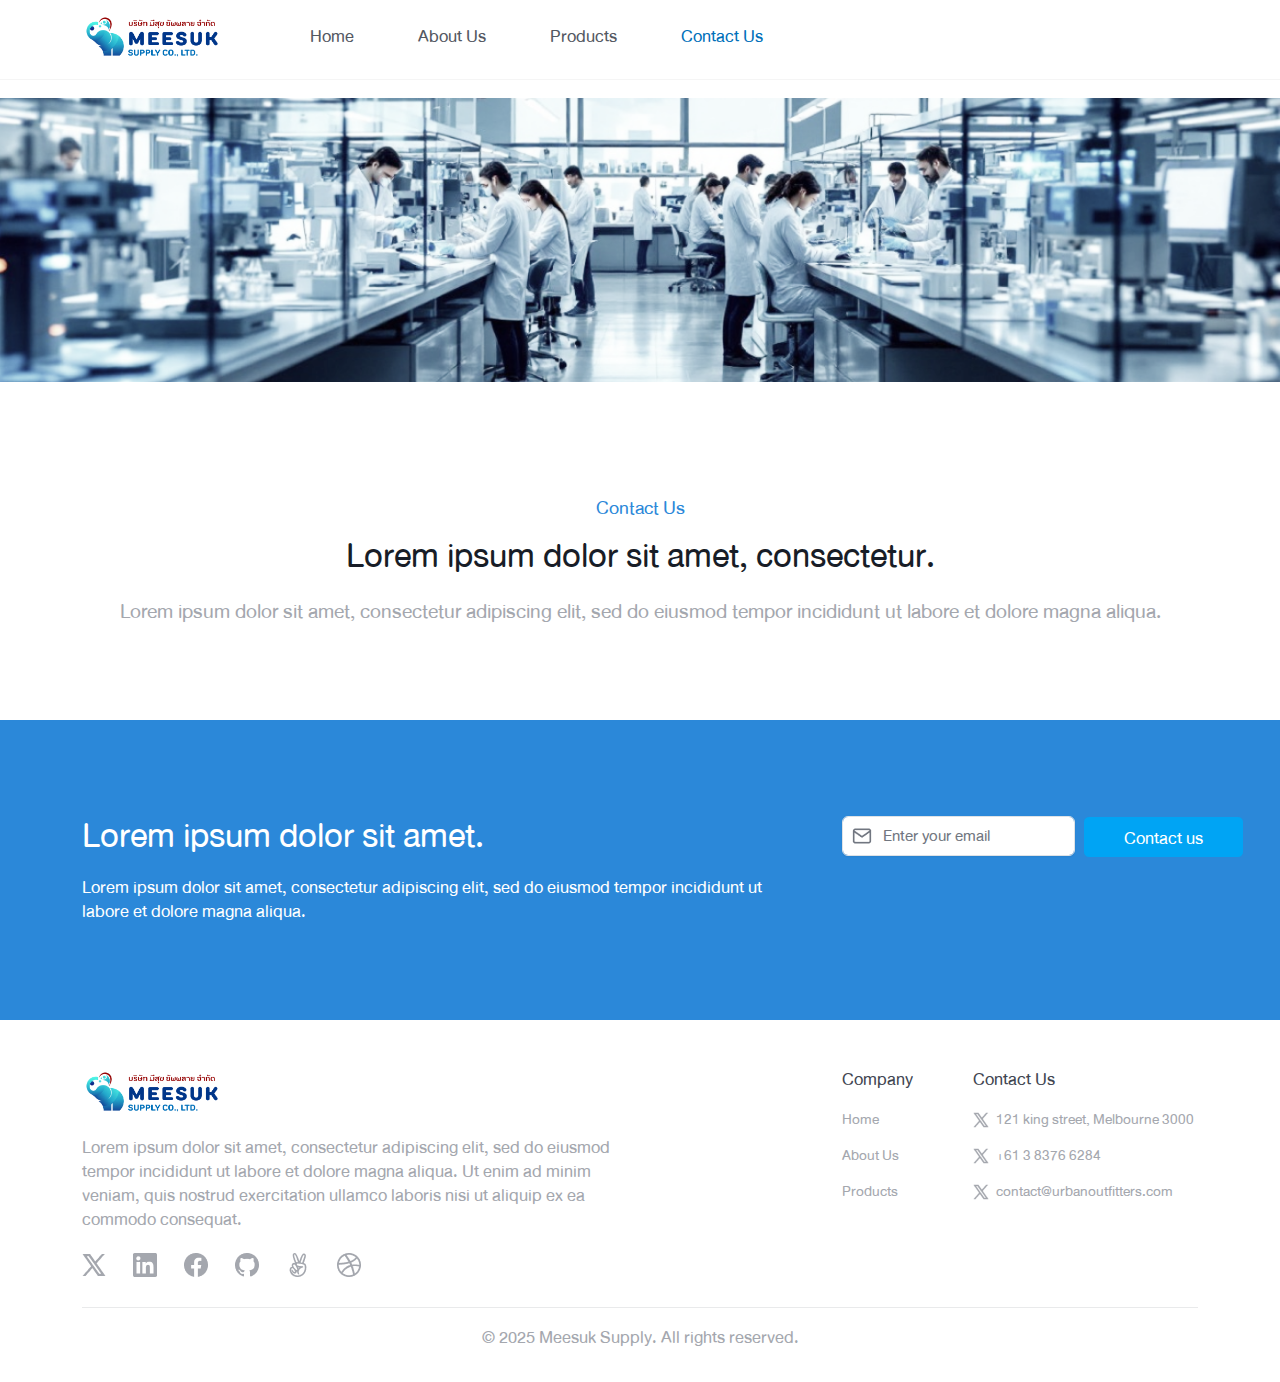
==== contact-us.html @ 98923628 "add" ====
<!DOCTYPE html>
<html>
<head>
	
	<meta charset="utf-8">
    <meta http-equiv="X-UA-Compatible" content="IE=edge">
    <meta name="viewport" content="width=device-width, initial-scale=1">
	<title>MEESUK SUPPLY COMPANY LIMITED</title>
	<link rel="icon" type="image/x-icon" href="images/logo2.png">
	<link href="css/bootstrap.min.css" rel="stylesheet">  
	<link href="https://fonts.googleapis.com/icon?family=Material+Icons" rel="stylesheet"> 
	<link rel="preconnect" href="https://fonts.googleapis.com">
	<link rel="preconnect" href="https://fonts.gstatic.com" crossorigin>
	<link href="https://fonts.googleapis.com/css2?family=Inter:ital,opsz,wght@0,14..32,100..900;1,14..32,100..900&family=Noto+Sans+Thai:wght@100..900&display=swap" rel="stylesheet">

	
	<link rel="stylesheet" href="https://fonts.googleapis.com/css2?family=Material+Symbols+Outlined:opsz,wght,FILL,GRAD@20..48,100..700,0..1,-50..200" /> 
	<link rel="stylesheet" href="https://fonts.googleapis.com/css2?family=Material+Symbols+Rounded:opsz,wght,FILL,GRAD@48,400,0,0" /> 
    <link rel="stylesheet" href="https://pro.fontawesome.com/releases/v5.10.0/css/all.css"/>  
  
	<link href="css/style.css" rel="stylesheet">   
	<link rel="stylesheet" href="https://cdnjs.cloudflare.com/ajax/libs/animate.css/4.1.1/animate.min.css" />
	

</head>
<body>   
	
	<header class="fixed-top"> 
		<nav class="navbar navbar-expand-lg  ">
			<div class="container ">
				<a class="navbar-brand  " href="#">
					<img src="images/logo2.png" class="" alt="MEESUK SUPPLY COMPANY LIMITED" />
				</a> 
				<button class="navbar-toggler" type="button" data-bs-toggle="collapse" data-bs-target="#navbarMenu" aria-controls="navbarMenu" aria-expanded="false" aria-label="Toggle navigation">
					<img src="images/menu.png" class="" alt="menu" />
				</button>
				<div class="collapse navbar-collapse" id="navbarMenu">
					<ul class="navbar-nav me-auto mb-2 mb-lg-0">
						<li class="nav-item">
							<a class="nav-link" href="index.html">Home</a>
						</li>
						<li class="nav-item">
							<a class="nav-link" href="about-us.html">About Us</a>
						</li>
						<li class="nav-item">
							<a class="nav-link" href="product.html">Products</a>
						</li>
						<li class="nav-item active">
							<a class="nav-link" href="contact-us.html">Contact Us</a>
						</li>
					</ul> 
				</div>
			</div>
		</nav> 
		
	</header>

	<main>
		<section class="cover-cont"></section>
		<section class="sec-con">
			<div class="container">
				<h4>Contact Us</h4>
				<h1>Lorem ipsum dolor sit amet, consectetur.</h1>
				<p>Lorem ipsum dolor sit amet, consectetur adipiscing elit, sed do eiusmod tempor incididunt ut labore et dolore magna aliqua.</p>
				<div class="contact-form">
					
				</div>
			</div>
		</section>
		 
		<section class="sec7">
			<div class="container">
				<div class="row">
					<div class="col-lg-8 pe-5">
						<h1>Lorem ipsum dolor sit amet.</h1>
						<p>Lorem ipsum dolor sit amet, consectetur adipiscing elit, sed do eiusmod tempor incididunt ut labore et dolore magna aliqua.</p>
					</div>
					<div class="col-lg-4">
						<form>
							<div class="row">
								<div class="col-8 position-relative pe-2">
									<input type="text" class="form-control" placeholder="Enter your email">
									<img src="images/mail.png" alt="">
								</div>
								<div class="col-4 ps-0">
									<button class="btn btn-primary">Contact us</button>
								</div>
							</div>
						</form>
					</div>
				</div>
			</div>
		</section>
	</main>
	<footer>
		<div class="container">
			<div class="row">
				<div class="col-lg-8">
					<img src="images/logo2.png" class="logo2" alt="">
					<p>
						Lorem ipsum dolor sit amet, consectetur adipiscing elit, sed do eiusmod tempor incididunt ut labore et dolore magna aliqua. Ut enim ad minim veniam, quis nostrud exercitation ullamco laboris nisi ut aliquip ex ea commodo consequat.
					</p>
					<a href="#" class="social-icon"><img src="images/si1.png" alt="social-icon"></a>
					<a href="#" class="social-icon"><img src="images/si2.png" alt="social-icon"></a>
					<a href="#" class="social-icon"><img src="images/si3.png" alt="social-icon"></a>
					<a href="#" class="social-icon"><img src="images/si4.png" alt="social-icon"></a>
					<a href="#" class="social-icon"><img src="images/si5.png" alt="social-icon"></a>
					<a href="#" class="social-icon"><img src="images/si6.png" alt="social-icon"></a>
				</div>
				<div class="col-lg-1 col-3">
					<h3>Company</h3>
					<ul>
						<li><a href="#">Home</a></li>
						<li><a href="#">About Us</a></li>
						<li><a href="#">Products</a></li>
					</ul>
				</div>
				<div class="col-lg-3 ps-5 col-9">
					<h3>Contact Us</h3>
					<ul>
						<li><a href="#"><img src="images/si1.png" alt=""> 121 king street, Melbourne 3000</a></li>
						<li><a href="#"><img src="images/si1.png" alt=""> +61 3 8376 6284</a></li>
						<li><a href="#"><img src="images/si1.png" alt=""> contact@urbanoutfitters.com</a></li>
					</ul>
				</div>	
				<div class="col-12 text-center">
					<h6>© 2025 Meesuk Supply. All rights reserved.</h6>
				</div>
			</div>
		</div>
	</footer>

	<script src="js/jquery.min.js"></script> 
	<script src="js/popper.min.js" ></script>
	<script src="js/bootstrap.bundle.min.js"></script>
	
 
</body>
</html>
---- css/style.css ----
:root {
  --main1: #00368A;  
  --main2: #0070BA;  
  --main3: #2B88D9;  
  --main4: #940000;  
  --text-gray: #535862;
  --text-gray2: #A4A7AE;
  --text-black: #181D27;
  --text-black2: #121212;
  --main-gradient: linear-gradient(180deg, #41E0DE 0%, #0B167F 100%);
} 
@font-face {
  font-family: 'helvethaica';
  src: url('../fonts/DB-Helvethaica-X3.ttf'); 
}


a{
  text-decoration: none !important; 
}
a:hover{
  text-decoration: none;
} 
body{
  font-family: "helvethaica", serif;
  font-style: normal;
  overflow-x: hidden;
}     
header{
  border-bottom: 1px solid #F5F5F5;
  background: #FFFFFF;
  height: 80px;
}
.navbar-brand img{
  height: 48px;
}
.navbar-brand{
  margin-right: 80px;
}
.navbar .nav-item{
  margin-right: 48px;
}
.navbar .nav-item a{
  font-size: 24px;
  font-weight: 400;
  transition: .33s all ease-out;  
  color: var(--text-gray);
}
.navbar .nav-item:hover a{ 
  color: var(--main2);
}
.navbar .nav-item.active a{ 
  color: var(--main2);
}
main{
  padding-top: 80px;
}
.sec-home{
  background-image: url(../images/female-doctor.png) , url(../images/Ellipse6.png) ,  url(../images/cover.png);
  background-position: right bottom , right bottom , center;
  background-repeat: no-repeat , no-repeat , no-repeat;
  background-size: auto , auto , 100% auto !important;
  height: calc(100vh - 80px);
  position: relative;
}
/* .sec-home::after{
  content: "";
  position: absolute;
  width: 100%;
  bottom: 0;
  background: red;
  background: linear-gradient(180deg, rgba(43, 136, 217, 0) 0%, rgba(43, 136, 217, 0.1) 100%);
  height: 320px;
} */
.sec-home .container .row > div{
  height: calc(100vh - 80px); 
}
.sec-home h1{ 
  font-size: 88px;
  font-weight: 500;
  line-height: 72px;   
  color: var(--bl);
}
.sec-home h1 span{ 
  color: var(--main3);
}
.sec-home h6{ 
  color: var(--text-gray2);
  font-size: 28px;
  line-height: 28px;
}
.sec-home p{ 
  color: var(--text-black2);
  font-size: 28px;
  margin-bottom: 0px;
  line-height: 28px;
}
.sec-home p i{ 
  color: var(--main3);
  font-size: 20px;
  padding-right: 12px;
}
.sec-home .btn-primary{  
  font-size: 24px;
  padding: 14px 28px ;
  border-radius: 8px;
  border-color:  var(--main3);
  background-color: var(--main3) !important;
  margin-right: 10px;
}
.sec-home .btn-default{  
  font-size: 24px;
  padding: 14px 28px ;
  border-radius: 8px; 
  color:  var(--main3);
}
.ava-doctors{
  padding-top: 97px;
  padding-left: 30px;
}
.ava-inner{
  background-color: #fff;
  box-shadow: -4.86px -12.15px 60.74px 0px #1212121A; 
  padding: 20px;
  width: 230px;
  border-radius: 12px;  
}
.ava-inner h4{
  color: var(--text-black2);
  font-size: 17px;
  line-height: 24px;
  margin-bottom: 0px;
  font-weight: bold;
}
.ava-inner h5{
  color: var(--text);
  font-size: 15px;
  line-height: 20px;
  margin-bottom: 0px;
}
.ava-inner img{
  border-radius: 100%;
  object-fit: cover;
  height: 56px;
  width: 56px;
  margin-right: 16px;
  margin-top: 12px;
  margin-bottom: 12px;
}
.ava-inner .btn-find{
  width: 100%;
  background-color: #EDF1FF;
  width: 100%;
  color: var(--main3);
}
.sec-home .container{
  z-index: 11 !important;
}
.h-plus-b{
  position: absolute;
  bottom: 0px;
  width: 288px; 
  z-index: 22 !important; 
  right: 35% !important;
  display: flex;
  margin: auto;
}
.h-plus-t{
  position: absolute;
  bottom: 0px;
  height: 619px;
  z-index: -1 !important;
  top: -100px !important;
  right: 0 !important;
  display: flex;
  margin: auto;
}
.sec2{
  background-color: #fff;
  padding-top: 96px;
  padding-bottom: 96px;
}
.sec2 .carousel-indicators{
  right: -145px;
}
.sec2 .carousel-indicators button{
  background-color: var(--main2);
  width: 12px;
  height: 12px;
  border-radius: 100%;
}
.sec2 .carousel-indicators button.active{
  background-color: var(--main3);
} 
.sec2 h1{
  color: var(--text-black);
  font-size: 48px;
  margin-bottom: 24px;
} 
.sec2 p{
  color: var(--text-gray2);
  font-size: 28px; 
  line-height: 24px;
} 
.sec2 .carousel-item img{
  width: 100%;
  height: 282px;
  object-fit: cover;
  border-radius: 16px;
}
.sec3{ 
  padding-top: 96px;
  padding-bottom: 96px;
  background-image: url(../images/bgsec3-r.png) ,  url(../images/bgsec3-l.png);
  background-position:  right top , left top;
  background-repeat: no-repeat , no-repeat;
  background-size: auto 100% ,  calc(100% - 12%) 100% !important; 
  position: relative;
}
.se3top{
  position: absolute;
  top: 0px;
  left: 0;
  right: 0;
  height: 320px;
  background-image: url(../images/se3top.png);
  background-position: center;
  background-repeat: no-repeat;
  background-size: 100% auto !important;
  z-index: 5;
}
.se3bot{
  position: absolute;
  bottom: 0px;
  left: 0;
  right: 0;
  height: 320px;
  background-image: url(../images/se3bot.png);
  background-position: center;
  background-repeat: no-repeat;
  background-size: 100% auto !important;
  z-index: 5;
}
.sec3 .container{
  position: relative;
  z-index: 11 !important;
}
.cardm{
  box-shadow: 0px 24px 32px -3px #0309320A;
  border-radius: 24px;
  padding: 32px;
  background-color: #fff;
}
.sec3 h4{
  color: var(--main3);
  font-size: 26px;
  line-height: 24px;
  text-align: center;
  margin-bottom: 16px; 
}
.sec3 h1{
  color: var(--text-black);
  font-size: 48px;
  line-height: 40px;
  text-align: center;
  margin-bottom: 24px;
}
.sec3 p{
  color: var(--text-gray2);
  font-size: 28px;
  line-height: 24px;
  text-align: center;
  margin-bottom: 0px;
}
.sec3 .main-ab-card{
  margin-top: 64px;
}
.sec3 h2{
  color: #000;
  font-size: 32px;
  line-height: 36px; 
  margin-bottom: 12px;
}
.sec3 h6{
  color: var(--text-gray2);
  font-size: 24px;
  line-height: 24px; 
  margin-bottom: 12px;
}
.sec3 .cardm img{
  border-radius: 100%;
  width: 80px;
  height: 80px;
  margin-bottom: 24px;
  object-fit: cover;
} 
.sec4{ 
  padding-top: 96px;
  padding-bottom: 96px; 
  position: relative; 
}
.sec4 h4{
  color: var(--main3);
  font-size: 26px;
  line-height: 24px;
  text-align: center;
  margin-bottom: 16px; 
}
.sec4 h1{
  color: var(--text-black);
  font-size: 48px;
  line-height: 40px;
  text-align: center;
  margin-bottom: 24px;
}
.sec4 p{
  color: var(--text-gray2);
  font-size: 28px;
  line-height: 24px;
  text-align: center;
  margin-bottom: 0px;
}
.sec4 .container{
  position: relative;
  z-index: 11 !important;
}  
.se4top{
  position: absolute;
  top: 0; 
  left: 0;
  width: 392px;
  height: 560px;
  background-image: url(../images/sec41.png);
  background-position: center;
  background-repeat: no-repeat;
  background-size: 100% auto !important;
  z-index: 5;
}
.se4bot{
  position: absolute;
  bottom: 0; 
  right: 0;
  width: 268px;
  height: 382px;
  background-image: url(../images/sec42.png);
  background-position: center;
  background-repeat: no-repeat;
  background-size: 100% auto !important;
  z-index: 5;
}
.sec4 nav{
  margin-top: 48px;
  margin-bottom: 48px;
}
.sec4 nav .nav-link{
  min-width: 120px;
  border: 1px solid #E9EAEB;
  background-color: #fff;
  color: var(--main3) !important;
  font-size: 20px;
  line-height: 20px;
  border-radius: 8px;
  margin-left: 10px;
  margin-right: 10px;
}
.sec4 nav .nav-link.active{ 
  background-color: var(--main3);
  color: #fff !important; 
}
.pro-item{
  margin-bottom: 48px;
}
.pro-item .div-img{
  height: 300px;
  background-color: #FAFAFA;
  border-radius: 16px; 
  margin-bottom: 16px;
}
.pro-item .div-img img{
  height: 100%;
  width: auto;
  object-fit: cover;
  display: block;
  margin: auto;
}
.pro-item h3{
  color: #000;
  font-size: 24px;
  line-height: 24px; 
  margin-bottom: 8px;
}
.pro-item h4{ 
  color: var(--text-gray2);
  font-size: 24px;
  line-height: 24px; 
  margin-bottom: 8px;
  white-space: nowrap;
  text-overflow: ellipsis;
  overflow: hidden; 
  white-space: initial;
  display: -webkit-box;
  -webkit-line-clamp: 2;
  -webkit-box-orient: vertical;
  text-align: left !important;
}
.pro-item a{
  color: var(--main3);
  font-size: 24px;
  line-height: 24px; 
  transition: .33s all ease-out;  
}
.pro-item:hover a{
  color: var(--main1); 
}
.btn-primary{
  background-color: var(--main3) !important;
  border-color: var(--main3) !important;
  color: #fff;
  font-size: 24px;
  line-height: 24px; 
  padding: 12px 40px;
}
.sec5{ 
  padding-top: 96px;
  padding-bottom: 96px; 
  position: relative; 
  background: #f8fbfd; 
}
.sec5 h4{
  color: #535862;
  font-size: 26px;
  line-height: 24px;
  text-align: center;
  margin-bottom: 24px; 
}
.sec5 img{
  max-height: 80px;
}
.sec6{ 
  padding-top: 96px;
  padding-bottom: 96px;  
  background: #fff; 
}
.sec6 h1{  
  color: var(--text-black);
  font-size: 36px;
  line-height: 44px;
  text-align: center;
  margin-bottom: 0px;
}
.sec6 h3{  
  color: var(--text-gray);
  font-size: 20px;
  line-height: 30px;
  text-align: center;
}
.accordion{
  margin-top: 64px;
}
.accordion-item:first-of-type .accordion-button {
  border-top-left-radius: 0px;
  border-top-right-radius: 0px;
}
.accordion-button:not(.collapsed) {
  color: var(--bs-accordion-active-color);
  background-color: #fff !important;
  box-shadow: none !important;
}
.accordion-item {
  color: var(--bs-accordion-color);
  background-color: #fff !important;
  border: 0px !important;
  margin-top: 15px;
  padding-bottom: 15px; 
  border-bottom: 1px solid #E9EAEB !important;
}
.accordion-header .accordion-button{
  color: var(--text-black);
  font-size: 28px;
  line-height: 28px;
  padding-left: 0px;
  padding-right: 0px;
  font-weight: 500;

}
.accordion-item .accordion-body{
  color: var(--text-gray);
  font-size: 22px;
  line-height: 28px;
  padding: 0px 20px 0px 0px;  
}
.accordion-button.collapsed::after{
  content: none !important;
}
.accordion-button::after{
  content: none !important;
}
.accordion-button::before{
  content: "" !important;
  background-image: url(../images/Icon-minus.png);
  position: absolute;
  background-position: center !important;
  background-repeat: no-repeat !important;
  right: 0; 
  width: 26px;
  height: 26px;
}
.accordion-button.collapsed::before{ 
  background-image: url(../images/Icon-plus.png); 
}
.sec7{ 
  padding-top: 96px;
  padding-bottom: 96px;  
  background-color: var(--main3); 
}
.sec7 h1{  
  color: #fff;
  font-size: 48px;
  line-height: 40px; 
  margin-bottom: 20px;
}
.sec7 p{  
  color: #fff;
  font-size: 24px;
  line-height: 24px; 
  margin-bottom: 0px;
}
.sec7 .form-control{
  box-shadow: 0px 1px 2px 0px #0A0D120D;
  height: 40px;
  border-radius: 6px;
  padding-left: 40px;
  color: var(--text-black);
  font-size: 22px; 
}
.sec7 .form-control::placeholder{
  color: #717680;
}
.sec7 .form-control + img{
  position: absolute;
  width: 20px;
  height: 20px;
  top: 10px;
  left: 22px;
}
.sec7 .btn-primary{
  height: 42px;
  background-color: #00A4F4 !important;
  color: #fff;
  font-size: 24px;
  line-height: 24px; 
  white-space: nowrap;
  padding-top: 10px;
}
footer{
  background-color: #fff;
  padding: 48px 0px 24px;
}
footer h6{
  padding-top: 18px;
  border-top: 1px solid #E9EAEB;
  color: var(--text-gray2);
  font-size: 24px;
  line-height: 24px; 
  margin-top: 30px;
}
footer .logo2{
  height: 48px;
  display: block;
  margin-bottom: 20px;
}
footer p{
  padding-right: 200px;
  color: var(--text-gray2);
  font-size: 24px;
  line-height: 24px; 
  margin-bottom: 20px;
}
footer .social-icon img{
  width: 24px;
  height: 24px;
  margin-right: 24px;
}
footer h3{
  color: #414651;
  font-size: 24px;
  line-height: 24px; 
  margin-bottom: 16px;
}
footer ul{
  padding-left: 0px;
  margin-bottom: 0px;
  list-style: none;
}
footer ul li{ 
  margin-bottom: 12px;  
  padding-left: 0px;
}
footer ul li a{  
  color: var(--text-gray2);
  font-size: 20px;
  line-height: 20px; 
}
footer ul li img{
  width: 16px;
  height: 16px;
  margin-right: 4px;
}
.sec3.no-bg{
  background-image: none !important;
  background-color: #fff;
}
.sec3 h3{
  font-size: 32px;
  line-height: 24px;
  text-align: center;
  margin-bottom: 24px;
}
.ab-des{
  margin-top: 60px;
}
.ab-des img{
  border-radius: 16px;
}
.cover-product{
  height: 320px; 
  background-image: url(../images/pro.png); 
  background-position: center !important;
  background-repeat: no-repeat !important;
  background-size: 100% auto;
}
.cover-about{
  height: 320px; 
  background-image: url(../images/abu.png); 
  background-position: center !important;
  background-repeat: no-repeat !important;
  background-size: 100% auto;
} 
.cover-cont{
  height: 320px; 
  background-image: url(../images/cont.png); 
  background-position: center !important;
  background-repeat: no-repeat !important;
  background-size: 100% auto;
} 
.sec-con h4{
  color: var(--main3);
  font-size: 26px;
  line-height: 24px;
  text-align: center;
  margin-bottom: 16px; 
}
.sec-con h1{
  color: var(--text-black);
  font-size: 48px;
  line-height: 40px;
  text-align: center;
  margin-bottom: 24px;
}
.sec-con{
  background-color: #fff;
  padding-top: 96px;
  padding-bottom: 96px;
}
.sec-con p{
  color: var(--text-gray2);
  font-size: 28px;
  line-height: 24px;
  text-align: center;
  margin-bottom: 0px;
}

/* 
transition: .33s all ease-out;  
  font-family: "Noto Sans Thai", serif;
######################################################################################################
###################################################################################################### 
*/ 
 

@media only screen and (max-width: 1024px) { /* MOBILE */
  .mb-x{
    display: none !important;
  }  
  footer{
    padding-left: 15px !important;
    padding-right: 15px !important;
  }
  .container{
    padding-left: 15px !important;
    padding-right: 15px !important;
  }
  footer .ps-5{
    padding-left: 15px !important;
  }
  footer h3{
    margin-top: 30px;
  }
  footer p{
    padding-right: 0px; 
    text-align: left;
  }
  footer .social-icon{
    text-align: center;
  }
  footer .col-lg-8{
    text-align: center;
  }
  section{
    padding-top: 24px !important;
    padding-bottom: 24px !important;
  } 
  .sec5 .d-flex{
    display: block !important;
  }
  .sec5 .d-flex img{
    display: block !important;
    margin: 15px auto !important;
  }
  .sec7 p{
    margin-bottom: 15px;
  }
  .sec7 h1 {
    color: #fff;
    font-size: 36px;
    line-height: 30px;
    margin-bottom: 15px;
  }
  .sec7 .col-lg-8.pe-5{
    padding-right: 15px !important;
  }
  .sec7 .btn-primary { 
    padding-left: 17px !important;
    padding-right: 17px !important;
  }
  .accordion {
    margin-top: 25px;
  }
  .sec-home h1{ 
    font-size: 40px; 
    line-height: 40px;    
  }
  footer ul li a { 
    font-size: 18px;
    line-height: 18px;
  }
  header{
    height: 72px !important;
  }
  main {
    padding-top: 72px;
  }
  .sec-home{
    background-image: url(../images/female-doctor.png) , url(../images/Ellipse6.png) ,  url(../images/cover.png);
    background-position: right bottom , right bottom , center;
    background-repeat: no-repeat , no-repeat , no-repeat;
    background-size: auto 33%, auto 33%, auto 100%  !important;
    height: 500px;
    position: relative;
  }
  .sec-home .h-100 {
    height: unset !important;
  }
  .sec-home h6 { 
    font-size: 20px;
    line-height: 20px;
  }
  .sec-home p { 
    font-size: 18px; 
    line-height: 22px;
  }
  .h-plus-b {
    width: 220px;
  }
  .h-plus-t {
    height: 220px;
  }
  .sec2 .pe-5{
    padding-right: 10px !important;  
  }
  .sec2 .ps-5{
    padding-left: 15px !important;  
  }
  .sec2 h1 { 
    margin-top: 10px;
    font-size: 40px;
    line-height: 40px;
    margin-bottom: 14px;
  }
  .ava-inner{
    display: none !important;
  }
  .sec2 .carousel-item img {
    height: 200px;
  }
  .sec3{ 
    background-size: auto 100%  !important; 
  }
  .sec2 .carousel-indicators {
    right: 0 !important;
    bottom: -45px;
  }
  .sec2{
    padding-bottom: 60px !important;
  }
  .sec3 h1 { 
    font-size: 40px;
    line-height: 40px; 
    margin-bottom: 15px;
  }
  .sec3 .main-ab-card {
    margin-top: 24px;
  }
  .sec3 p { 
    font-size: 20px; 
  }
  .sec3 .cardm img { 
    width: 50px;
    height: 50px;
    margin-bottom: 15px; 
  }
  .cardm { 
    padding: 25px; 
    margin-bottom: 15px;
  }
  .se3top{ 
    background-size: auto 100%  !important; 
  }
  .se3bot{ 
    background-size: auto 100%  !important; 
  }
  .sec4 .se4top{
    display: none;
  }
  .sec4 .se4bot{
    display: none;
  }
  .sec3 h1 { 
    font-size: 40px; 
  }
  .sec4 h1 { 
    font-size: 40px; 
  }
  .sec4 nav .nav-link {
    min-width: unset !important;
    width: 23% !important;  
    font-size: 13px; 
    margin-left: 2px;
    margin-right: 2px;
  }
  .navbar-nav{
    background-color: #fff;
  }
  .navbar-toggler{
    border: none !important;
  }
  .navbar-brand {
    margin-right: 0px;
  }
  header .navbar .container{
    padding-left: 0px !important;
    padding-right: 0px !important;
    z-index: 222 !important;
  }
  header .nav-link{
    padding-left: 30px;
  }
  .cover-product{
    height: 155px;  
    background-size: auto 100% ;
  }
  .cover-about{
    height: 155px;  
    background-size: auto 100% ;
  }
  .ab-des .pe-5{
    padding-right: 15px !important;
  }
  .ab-des .ps-5{
    padding-left: 15px !important;
  }
  .od1{
    order: 1 !important;
  }
  .od2{
    order: 2 !important;
  }
  .ab-des img{
    margin-bottom: 20px !important;
  }
}
@media only screen and (min-width: 1025px) { /* PC */
  .pc-x{
    display: none !important;
  }     
}
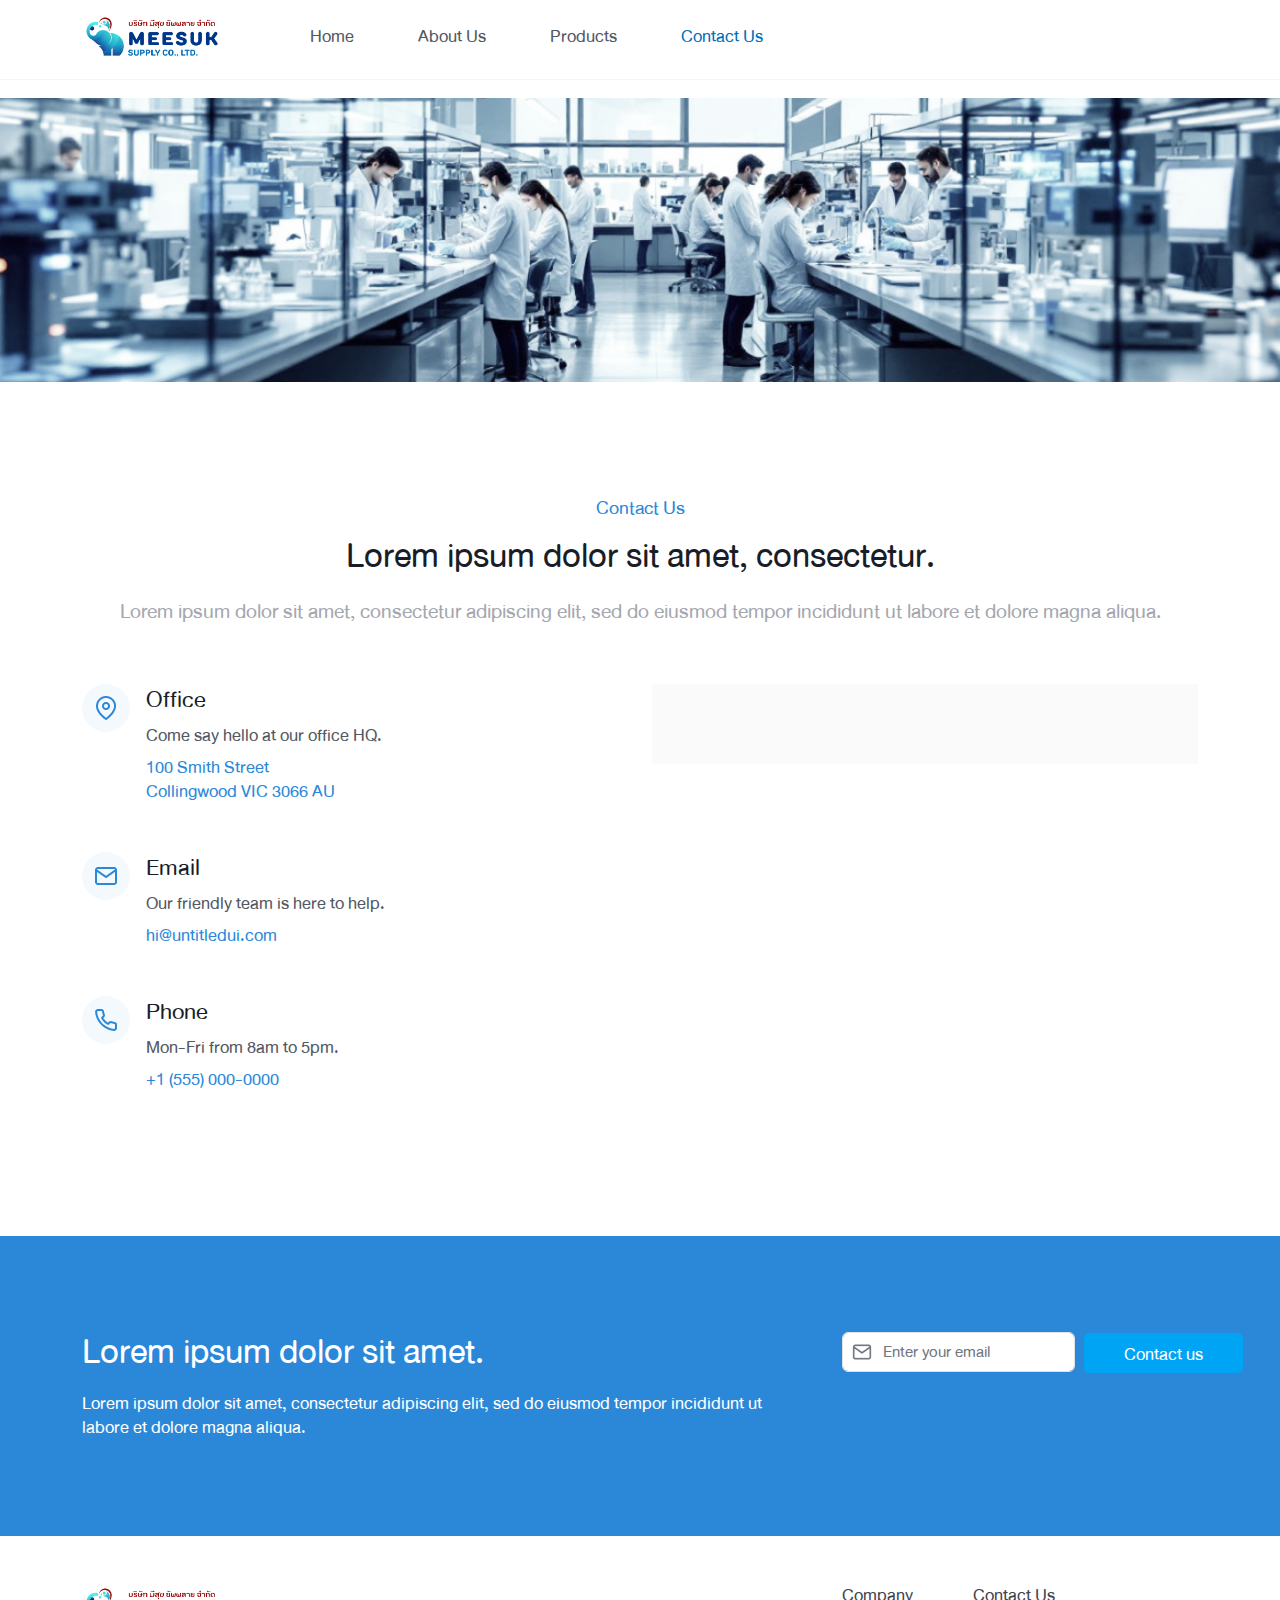
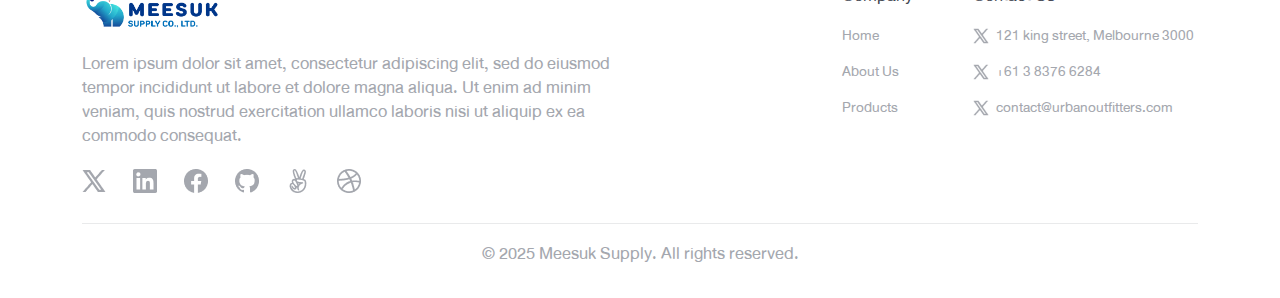
==== commit b30473a9: "add" ====
--- a/contact-us.html
+++ b/contact-us.html
@@ -63,7 +63,40 @@
 				<h1>Lorem ipsum dolor sit amet, consectetur.</h1>
 				<p>Lorem ipsum dolor sit amet, consectetur adipiscing elit, sed do eiusmod tempor incididunt ut labore et dolore magna aliqua.</p>
 				<div class="contact-form">
-					
+					<div class="row">
+						<div class="col-lg-6">
+							<div class="form-data">
+								<h3>
+									<img src="images/iic1.png" alt="images">
+									Office
+								</h3>
+								<h5>Come say hello at our office HQ.</h5>
+								<a href="#">
+									<h6>100 Smith Street <br> Collingwood VIC 3066 AU</h6>
+								</a> 
+								<h3>
+									<img src="images/iic2.png" alt="images">
+									Email
+								</h3>
+								<h5>Our friendly team is here to help.</h5>
+								<a href="mailto:hi@untitledui.com">
+									<h6>hi@untitledui.com</h6>
+								</a>  
+								<h3>
+									<img src="images/iic3.png" alt="images">
+									Phone
+								</h3>
+								<h5>Mon-Fri from 8am to 5pm.</h5>
+								<a href="tel:+1 (555) 000-0000">
+									<h6>+1 (555) 000-0000</h6>
+								</a> 
+							</div>
+						</div>
+						<div class="col-lg-6">
+							<div class="form-bgc"> 
+							</div>
+						</div>
+					</div>
 				</div>
 			</div>
 		</section>
--- a/css/style.css
+++ b/css/style.css
@@ -669,6 +669,43 @@
   text-align: center;
   margin-bottom: 0px;
 }
+.contact-form{
+  margin-top: 60px;
+}
+.form-bgc{
+  background-color: #FAFAFA;
+  padding: 40px 50px;
+}
+.form-data h3{
+  padding-left: 64px;
+  position: relative;
+  margin-bottom: 8px;
+  color: var(--text-black);
+  font-size: 32px;
+  line-height: 32px;
+} 
+.form-data h3 img{
+  position: absolute;
+  width: 48px;
+  height: 48px;
+  border-radius: 100%;
+  left: 0;
+} 
+.form-data h5{
+  padding-left: 64px;
+  margin-bottom: 8px;
+  color: var(--text-gray);
+  font-size: 24px;
+  line-height: 24px;
+} 
+.form-data h6{
+  margin-bottom: 48px;
+  padding-left: 64px; 
+  color: var(--main3);
+  font-size: 24px;
+  line-height: 24px;
+} 
+
 
 /* 
 transition: .33s all ease-out;  
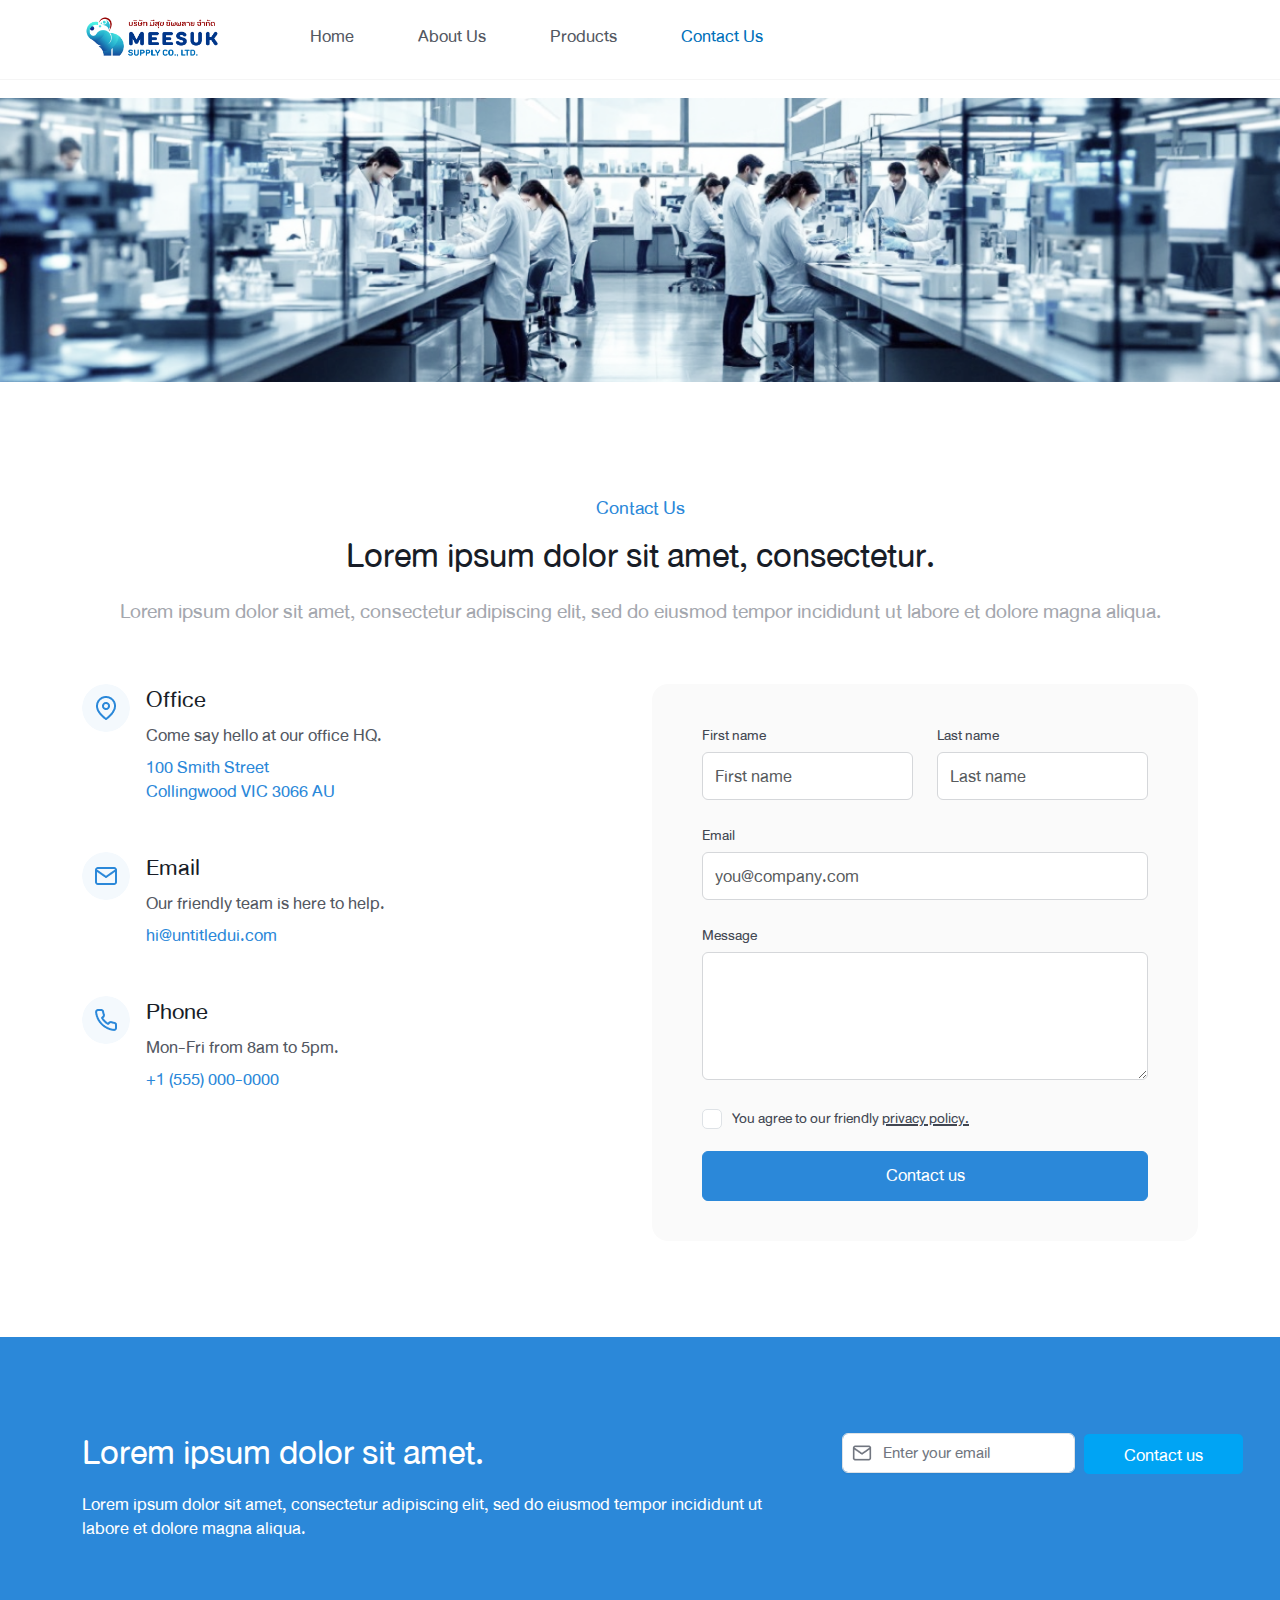
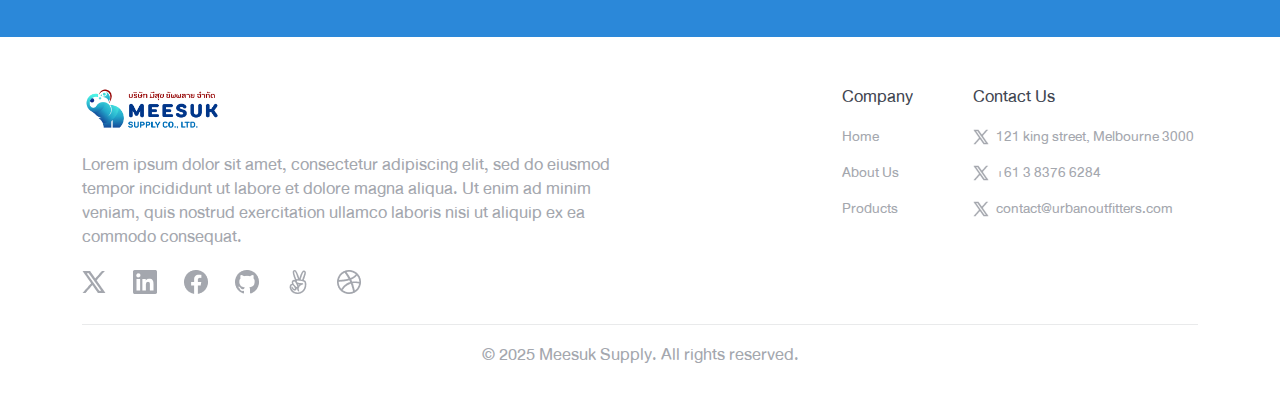
==== commit 76d2d5a5: "add" ====
--- a/contact-us.html
+++ b/contact-us.html
@@ -94,7 +94,44 @@
 						</div>
 						<div class="col-lg-6">
 							<div class="form-bgc"> 
-							</div>
+								<form>
+									<div class="row">
+										<div class="col-lg-6">
+											<label for="">First name</label>
+											<input type="text" class="form-control" placeholder="First name">
+										</div>
+										<div class="col-lg-6">
+											<label for="">Last name</label>
+											<input type="text" class="form-control" placeholder="Last name">
+										</div>
+									</div>
+									<div class="row">
+										<div class="col-lg-12">
+											<label for="">Email</label>
+											<input type="email" class="form-control" placeholder="you@company.com">
+										</div> 
+									</div>
+									<div class="row">
+										<div class="col-lg-12">
+											<label for="">Message</label>
+											<textarea name="" id="" class="form-control"></textarea>
+										</div> 
+									</div>
+									<div class="row">
+										<div class="col-lg-12"> 
+											<div class="form-check form-check-inline">
+												<input class="form-check-input" type="checkbox" id="inlineCheckbox3" value="option2">
+												<label class="form-check-label" for="inlineCheckbox3">You agree to our friendly </label> <a href="#">privacy policy.</a>
+											</div>
+										</div> 
+									</div>
+									<div class="row">
+										<div class="col-lg-12"> 
+											<button class="btn btn-primary" type="button">Contact us</button>
+										</div> 
+									</div>
+								</form>
+							</div> 
 						</div>
 					</div>
 				</div>
--- a/css/style.css
+++ b/css/style.css
@@ -675,6 +675,7 @@
 .form-bgc{
   background-color: #FAFAFA;
   padding: 40px 50px;
+  border-radius: 16px;
 }
 .form-data h3{
   padding-left: 64px;
@@ -705,6 +706,47 @@
   font-size: 24px;
   line-height: 24px;
 } 
+.form-bgc label{ 
+  color: #414651;
+  font-size: 20px;
+  line-height: 20px;
+  margin-bottom: 6px;
+}
+.form-bgc .form-control{ 
+  border-radius: 6px;
+  height: 48px;
+  margin-bottom: 24px;
+  border: 1px solid #D5D7DA;
+  font-size: 24px;
+  line-height: 24px;
+}
+.form-bgc textarea{ 
+  min-height: 128px;
+}
+.form-bgc .form-check{ 
+  color: #414651;
+  font-size: 20px;
+  line-height: 30px;
+  margin-bottom: 6px;
+}
+.form-bgc .btn{ 
+  background-color: var(--main3);
+  color: #fff;
+  width: 100%;
+  font-size: 24px;
+  line-height: 24px;
+  margin-top: 10px;
+  padding: 12px;
+}
+.form-bgc .form-check a{ 
+  color: #414651;
+  font-size: 20px;
+  line-height: 30px;
+  margin-bottom: 6px;
+  text-decoration: underline !important;
+}
+
+
 
 
 /* 
@@ -910,6 +952,10 @@
     height: 155px;  
     background-size: auto 100% ;
   }
+  .cover-cont{
+    height: 155px;  
+    background-size: auto 100% ;
+  }
   .ab-des .pe-5{
     padding-right: 15px !important;
   }
@@ -924,6 +970,11 @@
   }
   .ab-des img{
     margin-bottom: 20px !important;
+  }
+  .form-bgc{
+    background-color: #FAFAFA;
+    padding: 20px 20px;
+    border-radius: 16px;
   }
 }
 @media only screen and (min-width: 1025px) { /* PC */
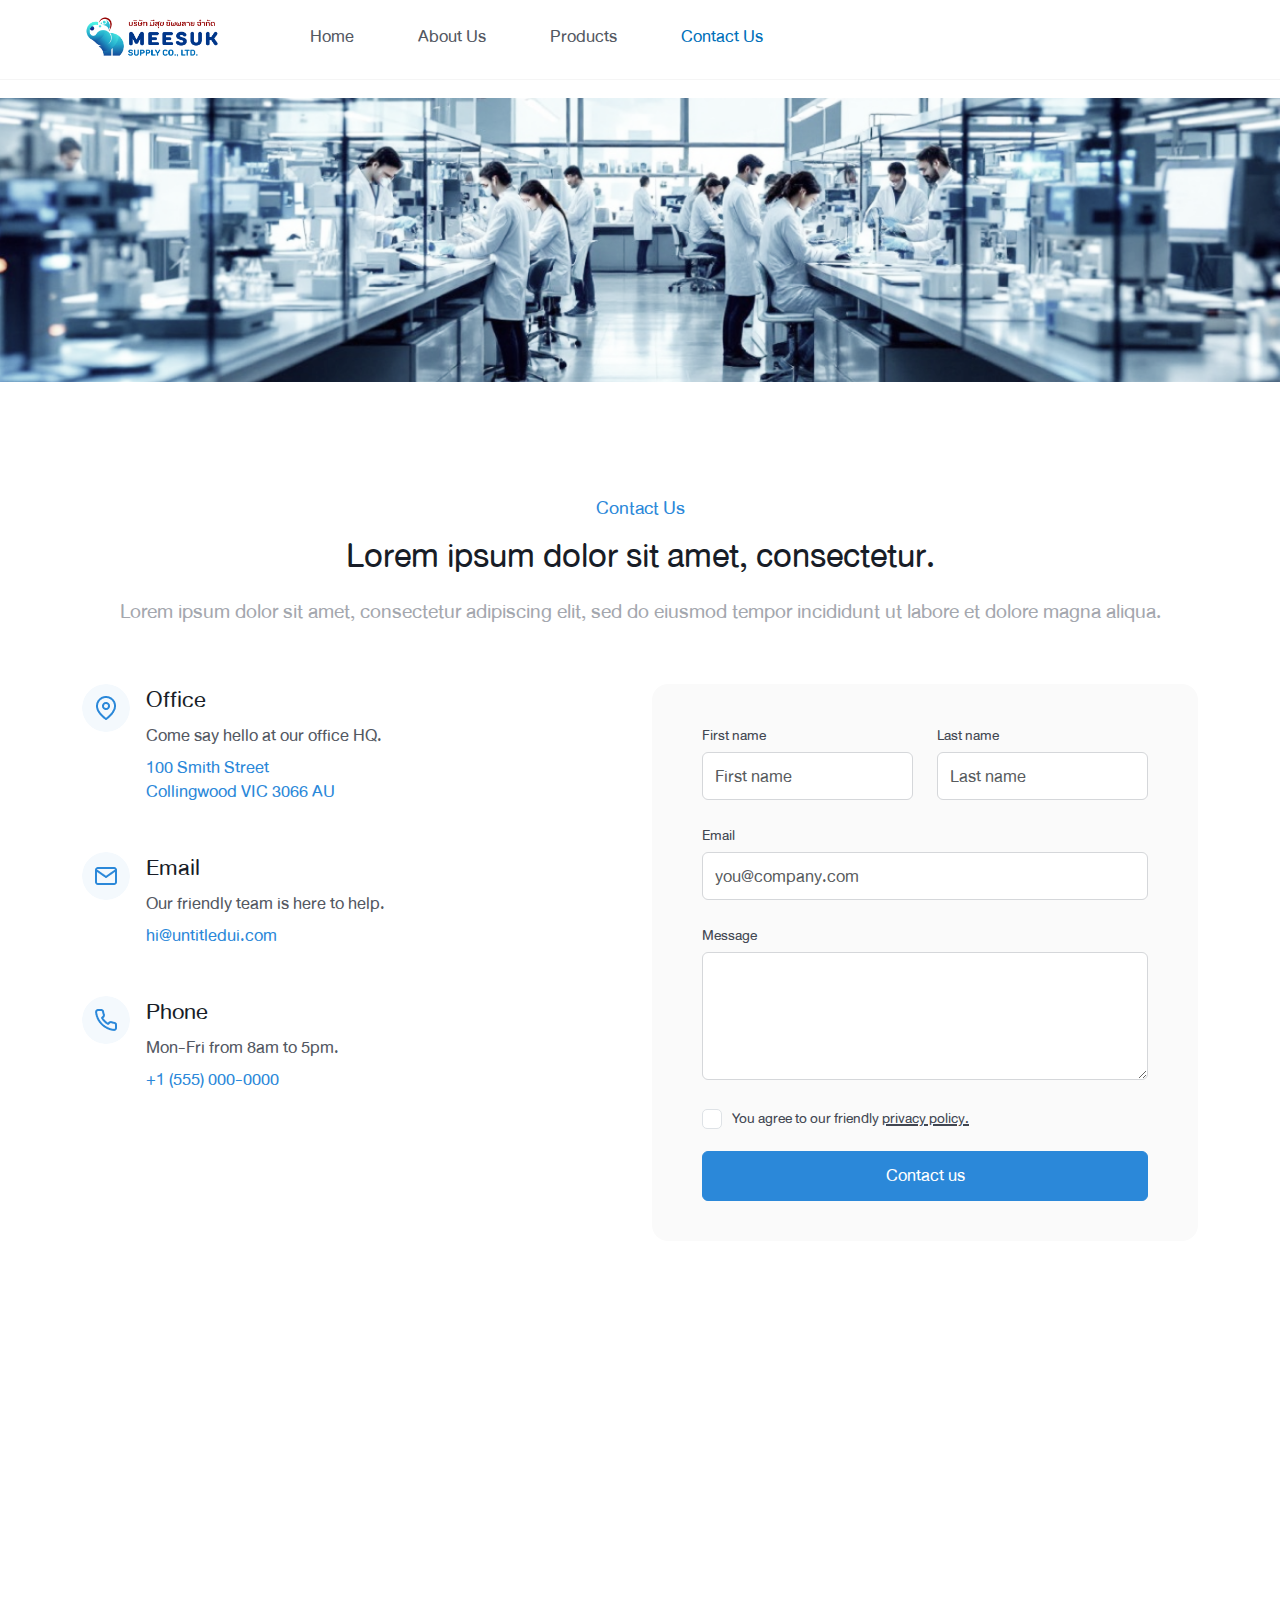
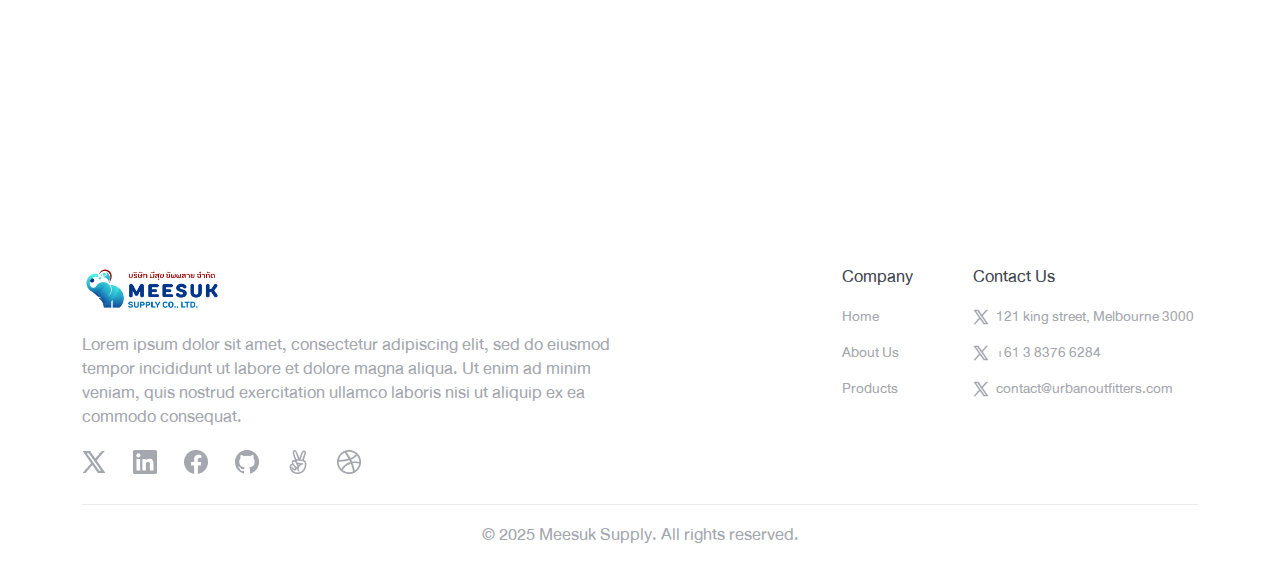
==== commit cbb7c096: "addd" ====
--- a/contact-us.html
+++ b/contact-us.html
@@ -138,28 +138,8 @@
 			</div>
 		</section>
 		 
-		<section class="sec7">
-			<div class="container">
-				<div class="row">
-					<div class="col-lg-8 pe-5">
-						<h1>Lorem ipsum dolor sit amet.</h1>
-						<p>Lorem ipsum dolor sit amet, consectetur adipiscing elit, sed do eiusmod tempor incididunt ut labore et dolore magna aliqua.</p>
-					</div>
-					<div class="col-lg-4">
-						<form>
-							<div class="row">
-								<div class="col-8 position-relative pe-2">
-									<input type="text" class="form-control" placeholder="Enter your email">
-									<img src="images/mail.png" alt="">
-								</div>
-								<div class="col-4 ps-0">
-									<button class="btn btn-primary">Contact us</button>
-								</div>
-							</div>
-						</form>
-					</div>
-				</div>
-			</div>
+		<section class="sec-map">
+			<iframe src="https://www.google.com/maps/embed/v1/place?key=AIzaSyA0s1a7phLN0iaD6-UE7m4qP-z21pH0eSc&q=Eiffel+Tower+Paris+France"  height="480" frameborder="0" style="border:0" width="100%" allowfullscreen></iframe> 
 		</section>
 	</main>
 	<footer>
--- a/css/style.css
+++ b/css/style.css
@@ -745,7 +745,9 @@
   margin-bottom: 6px;
   text-decoration: underline !important;
 }
-
+.sec-map{
+  height: 480px;
+}
 
 
 
